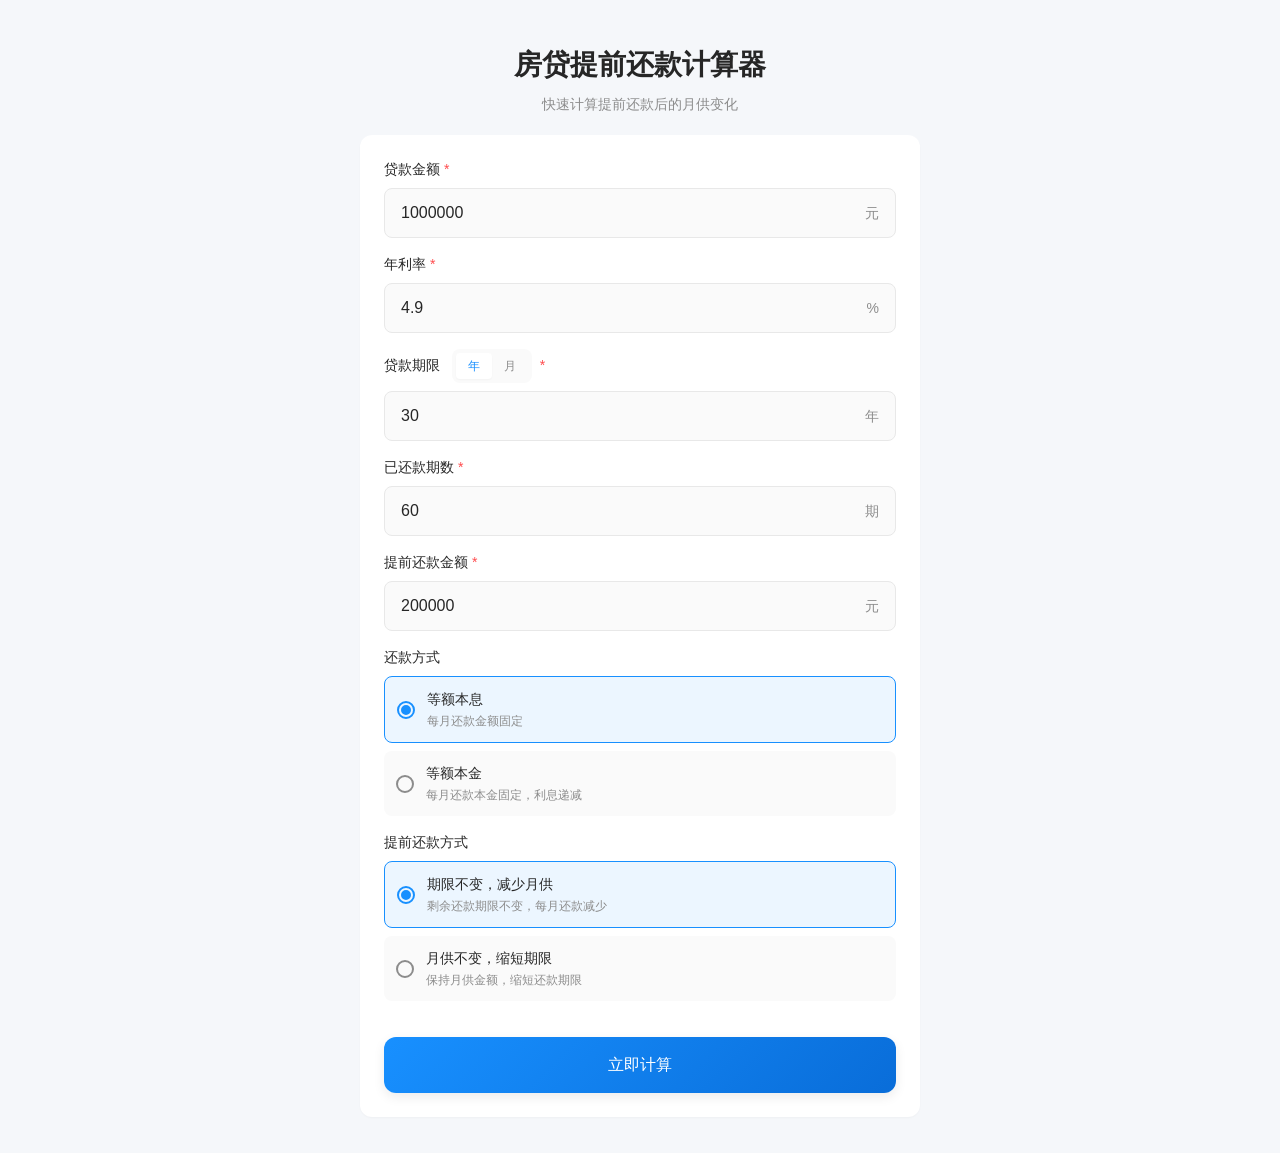
==== index.html @ 50e9fbd5 "init" ====
<!DOCTYPE html>
<html lang="zh-CN">
<head>
    <meta charset="UTF-8">
    <meta name="viewport" content="width=device-width, initial-scale=1.0, maximum-scale=1.0, user-scalable=no">
    <meta name="description" content="房贷提前还款计算器 - 帮您快速计算提前还款后的月供变化">
    <meta name="keywords" content="房贷计算器,提前还款,等额本息,等额本金">
    <title>房贷提前还款计算器</title>
    <!-- CSS -->
    <link rel="stylesheet" href="css/reset.css">
    <link rel="stylesheet" href="css/variables.css">
    <link rel="stylesheet" href="css/form.css">
    <link rel="stylesheet" href="css/result.css">
    <link rel="stylesheet" href="css/responsive.css">
</head>
<body>
    <div class="container">
        <!-- 头部 -->
        <header class="header">
            <h1 class="header-title">房贷提前还款计算器</h1>
            <p class="header-subtitle">快速计算提前还款后的月供变化</p>
        </header>

        <!-- 表单区域 -->
        <form id="calculatorForm" class="form-card">
            <!-- 贷款金额 -->
            <div class="form-group">
                <label class="form-label form-label-required" for="loanAmount">贷款金额</label>
                <div class="input-wrapper">
                    <input
                        type="number"
                        id="loanAmount"
                        name="loanAmount"
                        class="form-input"
                        placeholder="请输入贷款金额"
                        min="10000"
                        max="10000000"
                        step="10000"
                        value="1000000"
                        required
                    >
                    <span class="input-unit">元</span>
                </div>
                <p class="error-message" id="loanAmountError"></p>
            </div>

            <!-- 年利率 -->
            <div class="form-group">
                <label class="form-label form-label-required" for="interestRate">年利率</label>
                <div class="input-wrapper">
                    <input
                        type="number"
                        id="interestRate"
                        name="interestRate"
                        class="form-input"
                        placeholder="请输入年利率"
                        min="0.1"
                        max="20"
                        step="0.01"
                        value="4.9"
                        required
                    >
                    <span class="input-unit">%</span>
                </div>
                <p class="error-message" id="interestRateError"></p>
            </div>

            <!-- 贷款期限 -->
            <div class="form-group">
                <label class="form-label form-label-required">
                    贷款期限
                    <div class="toggle-group" id="termUnitToggle">
                        <button type="button" class="toggle-btn active" data-value="year">年</button>
                        <button type="button" class="toggle-btn" data-value="month">月</button>
                    </div>
                </label>
                <div class="input-wrapper">
                    <input
                        type="number"
                        id="loanTerm"
                        name="loanTerm"
                        class="form-input"
                        placeholder="请输入贷款期限"
                        min="1"
                        max="360"
                        step="1"
                        value="30"
                        required
                    >
                    <span class="input-unit" id="termUnitDisplay">年</span>
                </div>
                <p class="error-message" id="loanTermError"></p>
            </div>

            <!-- 已还款期数 -->
            <div class="form-group">
                <label class="form-label form-label-required" for="paidMonths">已还款期数</label>
                <div class="input-wrapper">
                    <input
                        type="number"
                        id="paidMonths"
                        name="paidMonths"
                        class="form-input"
                        placeholder="请输入已还款期数"
                        min="0"
                        step="1"
                        value="60"
                        required
                    >
                    <span class="input-unit">期</span>
                </div>
                <p class="error-message" id="paidMonthsError"></p>
            </div>

            <!-- 提前还款金额 -->
            <div class="form-group">
                <label class="form-label form-label-required" for="prepaymentAmount">提前还款金额</label>
                <div class="input-wrapper">
                    <input
                        type="number"
                        id="prepaymentAmount"
                        name="prepaymentAmount"
                        class="form-input"
                        placeholder="请输入提前还款金额"
                        min="10000"
                        step="10000"
                        value="200000"
                        required
                    >
                    <span class="input-unit">元</span>
                </div>
                <p class="error-message" id="prepaymentAmountError"></p>
            </div>

            <!-- 还款方式 -->
            <div class="form-group">
                <label class="form-label">还款方式</label>
                <div class="radio-group" id="repaymentTypeGroup">
                    <label class="radio-item selected" data-value="equal_payment">
                        <svg class="radio-icon" viewBox="0 0 18 18">
                            <circle class="outer" cx="9" cy="9" r="8"></circle>
                            <circle class="inner" cx="9" cy="9" r="4"></circle>
                        </svg>
                        <div>
                            <div class="radio-label">等额本息</div>
                            <div class="radio-desc">每月还款金额固定</div>
                        </div>
                    </label>
                    <label class="radio-item" data-value="equal_principal">
                        <svg class="radio-icon" viewBox="0 0 18 18">
                            <circle class="outer" cx="9" cy="9" r="8"></circle>
                            <circle class="inner" cx="9" cy="9" r="4"></circle>
                        </svg>
                        <div>
                            <div class="radio-label">等额本金</div>
                            <div class="radio-desc">每月还款本金固定，利息递减</div>
                        </div>
                    </label>
                </div>
                <input type="hidden" id="repaymentType" name="repaymentType" value="equal_payment">
            </div>

            <!-- 提前还款方式 -->
            <div class="form-group">
                <label class="form-label">提前还款方式</label>
                <div class="radio-group" id="prepaymentTypeGroup">
                    <label class="radio-item selected" data-value="reduce_payment">
                        <svg class="radio-icon" viewBox="0 0 18 18">
                            <circle class="outer" cx="9" cy="9" r="8"></circle>
                            <circle class="inner" cx="9" cy="9" r="4"></circle>
                        </svg>
                        <div>
                            <div class="radio-label">期限不变，减少月供</div>
                            <div class="radio-desc">剩余还款期限不变，每月还款减少</div>
                        </div>
                    </label>
                    <label class="radio-item" data-value="shorten_term">
                        <svg class="radio-icon" viewBox="0 0 18 18">
                            <circle class="outer" cx="9" cy="9" r="8"></circle>
                            <circle class="inner" cx="9" cy="9" r="4"></circle>
                        </svg>
                        <div>
                            <div class="radio-label">月供不变，缩短期限</div>
                            <div class="radio-desc">保持月供金额，缩短还款期限</div>
                        </div>
                    </label>
                </div>
                <input type="hidden" id="prepaymentType" name="prepaymentType" value="reduce_payment">
            </div>

            <!-- 提交按钮 -->
            <button type="submit" class="submit-btn">立即计算</button>
        </form>

        <!-- 结果区域 -->
        <div id="resultSection" class="result-section">
            <div id="resultContent"></div>
        </div>
    </div>

    <!-- JavaScript -->
    <script src="js/utils.js"></script>
    <script src="js/calculator.js"></script>
    <script src="js/form.js"></script>
    <script src="js/result.js"></script>
    <script src="js/app.js"></script>
</body>
</html>
---- css/variables.css ----
/* CSS Variables - 金融蓝色风格 */

:root {
    /* 主色调 - 金融蓝 */
    --primary-color: #1890ff;
    --primary-dark: #096dd9;
    --primary-light: #40a9ff;
    --primary-lighter: #69c0ff;
    --bg-gradient: linear-gradient(135deg, #1890ff 0%, #096dd9 100%);

    /* 功能色 */
    --success-color: #52c41a;
    --warning-color: #faad14;
    --error-color: #ff4d4f;
    --info-color: #1890ff;

    /* 文字颜色 */
    --text-primary: #262626;
    --text-secondary: #8c8c8c;
    --text-placeholder: #bfbfbf;
    --text-white: #ffffff;

    /* 背景色 */
    --bg-color: #f5f7fa;
    --bg-white: #ffffff;
    --bg-gray: #fafafa;

    /* 边框 */
    --border-color: #e8e8e8;
    --border-color-light: #f0f0f0;

    /* 阴影 */
    --shadow-sm: 0 1px 2px rgba(0, 0, 0, 0.03);
    --shadow-md: 0 4px 12px rgba(0, 0, 0, 0.08);
    --shadow-lg: 0 8px 24px rgba(24, 144, 255, 0.12);

    /* 圆角 */
    --radius-sm: 4px;
    --radius-md: 8px;
    --radius-lg: 12px;
    --radius-xl: 16px;

    /* 间距 */
    --spacing-xs: 4px;
    --spacing-sm: 8px;
    --spacing-md: 12px;
    --spacing-lg: 16px;
    --spacing-xl: 20px;
    --spacing-xxl: 24px;

    /* 动画 */
    --transition-fast: 0.15s ease;
    --transition-base: 0.3s ease;
}
---- css/form.css ----
/* Form Styles - 表单组件样式 */

/* 容器 */
.container {
    max-width: 480px;
    margin: 0 auto;
    padding: var(--spacing-lg);
    min-height: 100vh;
    background-color: var(--bg-color);
}

/* 头部 */
.header {
    text-align: center;
    padding: var(--spacing-xl) 0 var(--spacing-xxl);
}

.header-title {
    font-size: 1.5rem;
    font-weight: 600;
    color: var(--text-primary);
    margin-bottom: var(--spacing-sm);
}

.header-subtitle {
    font-size: 0.875rem;
    color: var(--text-secondary);
}

/* 表单卡片 */
.form-card {
    background: var(--bg-white);
    border-radius: var(--radius-lg);
    padding: var(--spacing-xl);
    box-shadow: var(--shadow-sm);
    margin-bottom: var(--spacing-lg);
}

/* 表单组 */
.form-group {
    margin-bottom: var(--spacing-lg);
}

.form-group:last-child {
    margin-bottom: 0;
}

.form-label {
    display: block;
    font-size: 0.875rem;
    font-weight: 500;
    color: var(--text-primary);
    margin-bottom: var(--spacing-sm);
}

.form-label-required::after {
    content: '*';
    color: var(--error-color);
    margin-left: var(--spacing-xs);
}

/* 输入框包装器 */
.input-wrapper {
    position: relative;
    display: flex;
    align-items: center;
    background: var(--bg-gray);
    border-radius: var(--radius-md);
    border: 1px solid var(--border-color);
    transition: all var(--transition-fast);
}

.input-wrapper:focus-within {
    border-color: var(--primary-color);
    box-shadow: 0 0 0 2px rgba(24, 144, 255, 0.1);
}

.input-wrapper.has-error {
    border-color: var(--error-color);
}

/* 输入框 */
.form-input {
    flex: 1;
    padding: var(--spacing-md) var(--spacing-lg);
    font-size: 1rem;
    background: transparent;
    border: none;
    color: var(--text-primary);
}

.form-input::placeholder {
    color: var(--text-placeholder);
}

/* 输入框单位 */
.input-unit {
    padding-right: var(--spacing-lg);
    font-size: 0.875rem;
    color: var(--text-secondary);
    white-space: nowrap;
}

/* 输入框操作按钮 */
.input-action {
    padding: var(--spacing-sm);
    color: var(--text-secondary);
    font-size: 0.875rem;
    transition: color var(--transition-fast);
}

.input-action:active {
    color: var(--primary-color);
}

/* 切换按钮组 */
.toggle-group {
    display: inline-flex;
    background: var(--bg-gray);
    border-radius: var(--radius-md);
    padding: var(--spacing-xs);
    margin-left: var(--spacing-sm);
}

.toggle-btn {
    padding: var(--spacing-xs) var(--spacing-md);
    font-size: 0.75rem;
    color: var(--text-secondary);
    border-radius: var(--radius-sm);
    transition: all var(--transition-fast);
}

.toggle-btn.active {
    background: var(--bg-white);
    color: var(--primary-color);
    box-shadow: var(--shadow-sm);
}

/* 单选按钮组 */
.radio-group {
    display: flex;
    flex-direction: column;
    gap: var(--spacing-sm);
}

.radio-item {
    display: flex;
    align-items: center;
    padding: var(--spacing-md);
    background: var(--bg-gray);
    border-radius: var(--radius-md);
    cursor: pointer;
    transition: all var(--transition-fast);
}

.radio-item:active {
    background: var(--border-color);
}

.radio-item.selected {
    background: rgba(24, 144, 255, 0.08);
    border: 1px solid var(--primary-color);
}

/* 单选框图标 */
.radio-icon {
    width: 18px;
    height: 18px;
    margin-right: var(--spacing-md);
    flex-shrink: 0;
}

.radio-icon circle {
    fill: none;
    stroke: var(--text-secondary);
    stroke-width: 2;
}

.radio-icon circle.inner {
    stroke: var(--primary-color);
    fill: var(--primary-color);
    opacity: 0;
}

.radio-item.selected .radio-icon circle.inner {
    opacity: 1;
}

.radio-item.selected .radio-icon circle.outer {
    stroke: var(--primary-color);
}

/* 单选标签 */
.radio-label {
    font-size: 0.875rem;
    color: var(--text-primary);
}

.radio-desc {
    font-size: 0.75rem;
    color: var(--text-secondary);
    margin-top: 2px;
}

/* 错误提示 */
.error-message {
    display: none;
    font-size: 0.75rem;
    color: var(--error-color);
    margin-top: var(--spacing-xs);
}

.input-wrapper.has-error + .error-message {
    display: block;
}

/* 提交按钮 */
.submit-btn {
    width: 100%;
    padding: var(--spacing-lg);
    font-size: 1rem;
    font-weight: 500;
    color: var(--text-white);
    background: var(--bg-gradient);
    border: none;
    border-radius: var(--radius-lg);
    box-shadow: var(--shadow-md);
    transition: all var(--transition-base);
    margin-top: var(--spacing-xl);
}

.submit-btn:hover {
    box-shadow: var(--shadow-lg);
    transform: translateY(-1px);
}

.submit-btn:active {
    transform: translateY(0);
}

.submit-btn:disabled {
    opacity: 0.6;
    cursor: not-allowed;
    transform: none;
}
---- css/result.css ----
/* Result Styles - 结果展示样式 */

/* 结果区域 */
.result-section {
    display: none;
    animation: slideUp 0.3s ease;
}

.result-section.show {
    display: block;
}

@keyframes slideUp {
    from {
        opacity: 0;
        transform: translateY(20px);
    }
    to {
        opacity: 1;
        transform: translateY(0);
    }
}

/* 结果卡片 */
.result-card {
    background: var(--bg-white);
    border-radius: var(--radius-lg);
    overflow: hidden;
    box-shadow: var(--shadow-md);
}

/* 结果头部（大数值展示） */
.result-header {
    padding: var(--spacing-xl);
    text-align: center;
    background: var(--bg-gradient);
    color: var(--text-white);
}

.result-header.original {
    background: linear-gradient(135deg, #8c8c8c 0%, #595959 100%);
}

.result-header.highlight {
    background: var(--bg-gradient);
}

.result-label {
    font-size: 0.875rem;
    opacity: 0.9;
    margin-bottom: var(--spacing-sm);
}

.result-value {
    font-size: 2rem;
    font-weight: 700;
    line-height: 1.2;
}

.result-value.original {
    font-size: 1.5rem;
}

.result-value.new {
    font-size: 2.25rem;
}

/* 差值展示 */
.result-divider {
    display: flex;
    flex-direction: column;
    align-items: center;
    padding: var(--spacing-lg);
    background: var(--bg-white);
    border-bottom: 1px solid var(--border-color-light);
}

.result-divider .arrow {
    font-size: 1.5rem;
    color: var(--success-color);
    margin-bottom: var(--spacing-xs);
}

.result-divider .savings {
    font-size: 1.125rem;
    font-weight: 600;
    color: var(--success-color);
}

.result-divider .savings small {
    font-size: 0.875rem;
    font-weight: 400;
    color: var(--text-secondary);
    margin-left: var(--spacing-xs);
}

/* 结果行 */
.result-body {
    padding: var(--spacing-lg) var(--spacing-xl);
}

.result-row {
    display: flex;
    justify-content: space-between;
    align-items: center;
    padding: var(--spacing-md) 0;
}

.result-row:not(:last-child) {
    border-bottom: 1px solid var(--border-color-light);
}

.result-row .label {
    font-size: 0.875rem;
    color: var(--text-secondary);
}

.result-row .value {
    font-size: 1rem;
    font-weight: 500;
    color: var(--text-primary);
}

.result-row .value.highlight {
    color: var(--primary-color);
    font-weight: 600;
}

.result-row .value.success {
    color: var(--success-color);
    font-weight: 600;
}

/* 节省标签 */
.save-badge {
    display: inline-flex;
    align-items: center;
    padding: 2px 8px;
    background: rgba(82, 196, 26, 0.1);
    border-radius: var(--radius-sm);
    font-size: 0.75rem;
    color: var(--success-color);
}

.save-badge::before {
    content: '↓';
    margin-right: 2px;
}

/* 详情按钮 */
.result-actions {
    padding: var(--spacing-lg) var(--spacing-xl);
    background: var(--bg-gray);
    display: flex;
    gap: var(--spacing-md);
}

.action-btn {
    flex: 1;
    padding: var(--spacing-md);
    font-size: 0.875rem;
    color: var(--primary-color);
    background: var(--bg-white);
    border: 1px solid var(--primary-color);
    border-radius: var(--radius-md);
    transition: all var(--transition-fast);
}

.action-btn:hover {
    background: rgba(24, 144, 255, 0.05);
}

.action-btn:active {
    background: rgba(24, 144, 255, 0.1);
}

/* 空状态 */
.result-empty {
    padding: var(--spacing-xxl);
    text-align: center;
    color: var(--text-secondary);
}

.result-empty-icon {
    font-size: 3rem;
    margin-bottom: var(--spacing-md);
    opacity: 0.3;
}
---- css/responsive.css ----
/* Responsive Styles - 响应式适配 */

/* PC端适配 */
@media (min-width: 768px) {
    .container {
        max-width: 600px;
        padding: var(--spacing-xl);
    }

    .header {
        padding: var(--spacing-xxl) 0 var(--spacing-xl);
    }

    .header-title {
        font-size: 1.75rem;
    }

    .form-card {
        padding: var(--spacing-xxl);
    }

    .result-value {
        font-size: 2.5rem;
    }

    .result-value.new {
        font-size: 2.75rem;
    }
}

/* 小屏幕适配 */
@media (max-width: 360px) {
    :root {
        --spacing-lg: 14px;
        --spacing-xl: 18px;
        --spacing-xxl: 20px;
    }

    .result-value {
        font-size: 1.75rem;
    }

    .result-value.new {
        font-size: 2rem;
    }
}

/* 横屏适配 */
@media (max-height: 600px) and (orientation: landscape) {
    .header {
        padding: var(--spacing-md) 0;
    }

    .header-title {
        font-size: 1.25rem;
    }

    .header-subtitle {
        display: none;
    }
}

/* 深色模式支持（可选） */
@media (prefers-color-scheme: dark) {
    /* 可根据需要添加深色模式样式 */
}
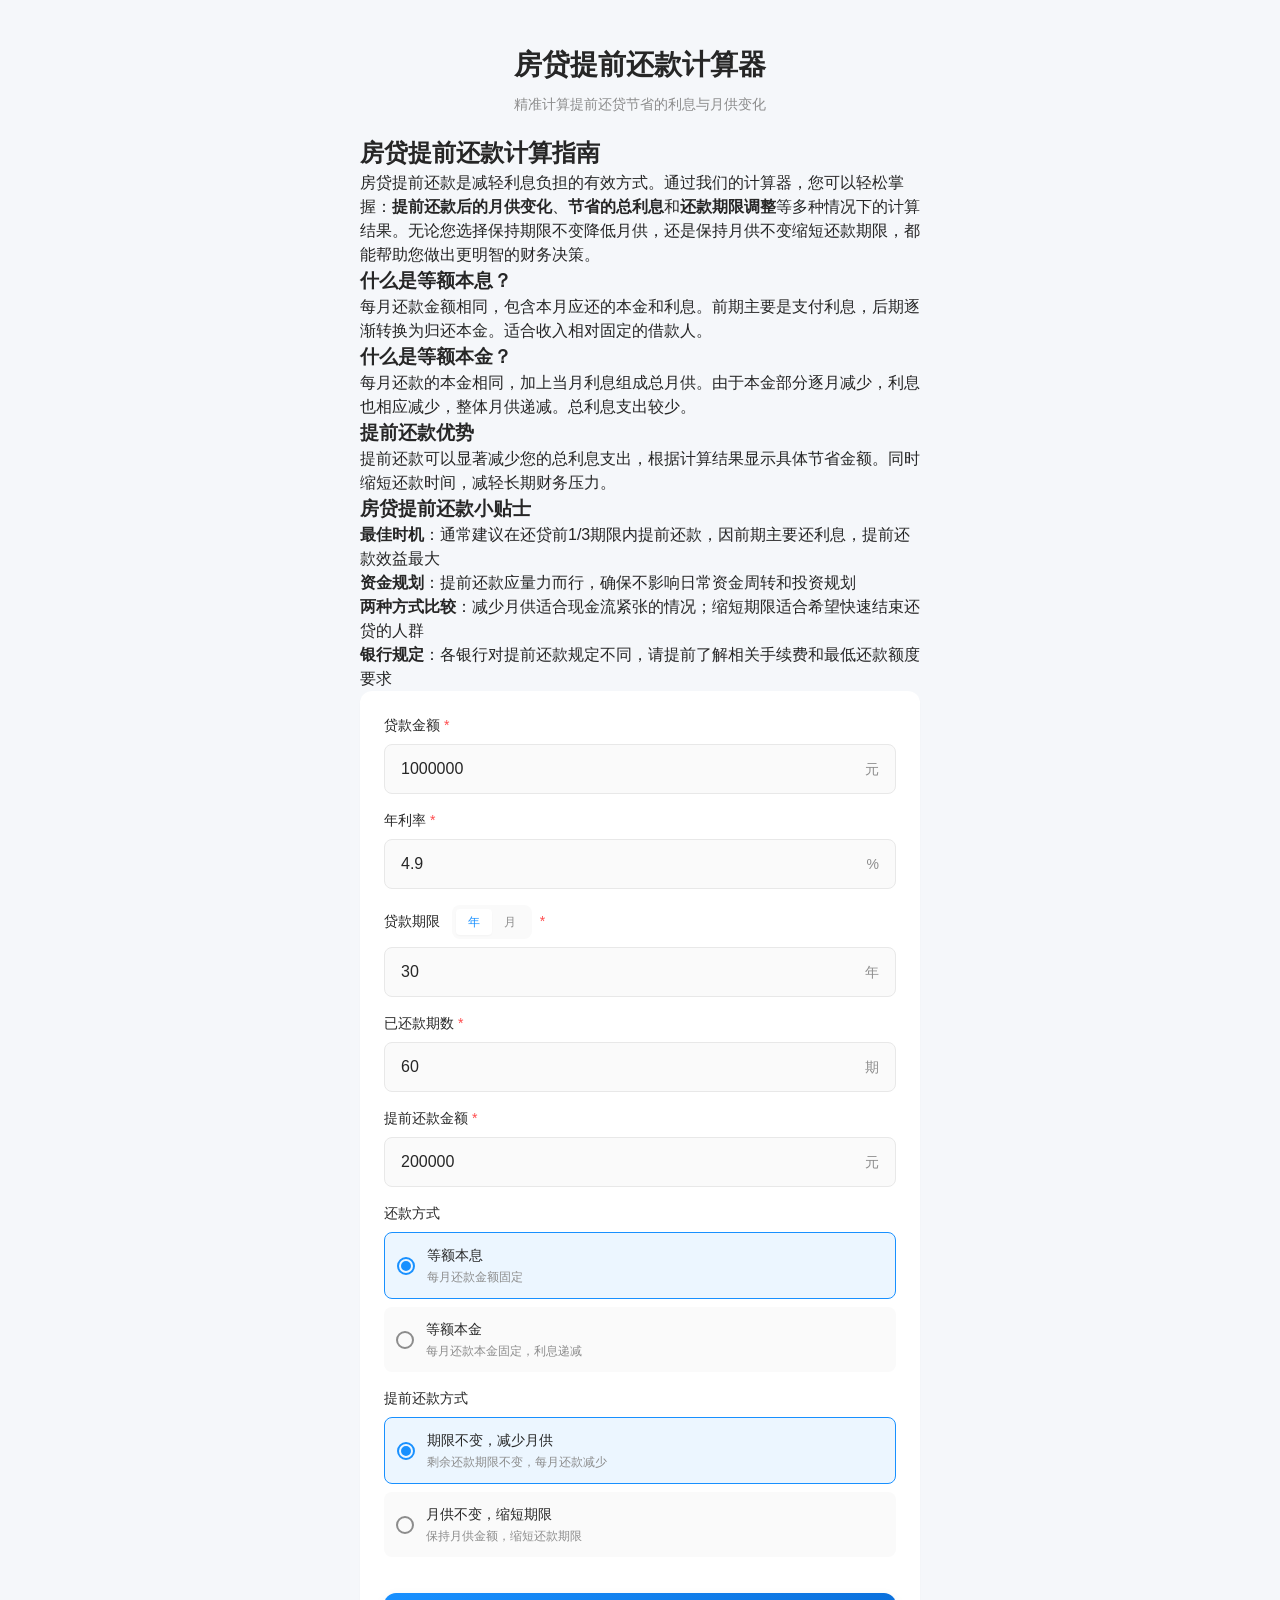
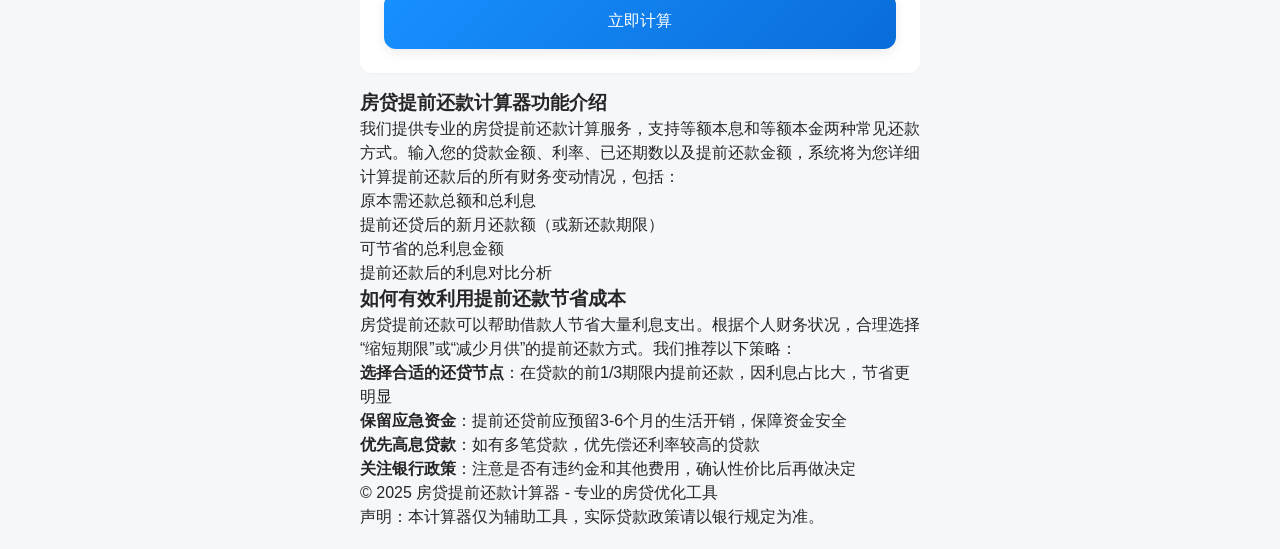
==== commit b7efdaa8: "update seo" ====
--- a/index.html
+++ b/index.html
@@ -3,26 +3,94 @@
 <head>
     <meta charset="UTF-8">
     <meta name="viewport" content="width=device-width, initial-scale=1.0, maximum-scale=1.0, user-scalable=no">
-    <meta name="description" content="房贷提前还款计算器 - 帮您快速计算提前还款后的月供变化">
-    <meta name="keywords" content="房贷计算器,提前还款,等额本息,等额本金">
-    <title>房贷提前还款计算器</title>
+    <meta name="description" content="专业房贷提前还款计算器 - 在线计算提前还贷后月供变化、节省利息及还款周期调整。支持等额本息和等额本金两种还款方式，帮您制定最优提前还款计划。">
+    <meta name="keywords" content="房贷计算器,提前还款计算器,等额本息,等额本金,提前还贷,房贷月供计算,利息节省计算,按揭贷款计算">
+    <meta name="author" content="房贷计算器工具">
+    <meta name="robots" content="index,follow">
+    <meta name="googlebot" content="index,follow">
+    <meta name="format-detection" content="telephone=no">
+    <meta http-equiv="X-UA-Compatible" content="IE=edge">
+    <meta property="og:title" content="房贷提前还款计算器 - 在线房贷优化工具">
+    <meta property="og:description" content="专业房贷提前还款计算器 - 在线计算提前还贷后月供变化、节省利息及还款周期调整。支持等额本息和等额本金两种还款方式，帮您制定最优提前还款计划。">
+    <meta property="og:type" content="website">
+    <meta property="og:url" content="https://yourdomain.com/mortgage-calculator">
+    <link rel="canonical" href="https://yourdomain.com/mortgage-calculator">
+    <script type="application/ld+json">
+    {
+        "@context": "http://schema.org",
+        "@type": "WebApplication",
+        "name": "房贷提前还款计算器",
+        "description": "专业的房贷提前还款计算器，支持等额本息和等额本金两种还款方式，帮助用户计算提前还贷后月供变化、节省利息及还款周期调整",
+        "applicationCategory": "FinanceApplication",
+        "operatingSystem": "Any",
+        "offers": {
+            "price": "0",
+            "priceCurrency": "CNY"
+        },
+        "author": {
+            "@type": "Organization",
+            "name": "房贷计算器工具"
+        },
+        "datePublished": "2025-01-01",
+        "dateModified": "2025-01-01"
+    }
+    </script>
+    <title>房贷提前还款计算器 - 免费房贷优化工具 | 节省利息计算</title>
     <!-- CSS -->
     <link rel="stylesheet" href="css/reset.css">
     <link rel="stylesheet" href="css/variables.css">
     <link rel="stylesheet" href="css/form.css">
     <link rel="stylesheet" href="css/result.css">
     <link rel="stylesheet" href="css/responsive.css">
+    <link rel="stylesheet" href="css/seo.css">
 </head>
 <body>
     <div class="container">
         <!-- 头部 -->
         <header class="header">
             <h1 class="header-title">房贷提前还款计算器</h1>
-            <p class="header-subtitle">快速计算提前还款后的月供变化</p>
+            <p class="header-subtitle">精准计算提前还贷节省的利息与月供变化</p>
         </header>
 
+        <!-- SEO说明区域 -->
+        <section class="seo-info">
+            <div class="info-container">
+                <h2>房贷提前还款计算指南</h2>
+                <p>房贷提前还款是减轻利息负担的有效方式。通过我们的计算器，您可以轻松掌握：<strong>提前还款后的月供变化</strong>、<strong>节省的总利息</strong>和<strong>还款期限调整</strong>等多种情况下的计算结果。无论您选择保持期限不变降低月供，还是保持月供不变缩短还款期限，都能帮助您做出更明智的财务决策。</p>
+                
+                <div class="info-grid">
+                    <div class="info-card">
+                        <h3>什么是等额本息？</h3>
+                        <p>每月还款金额相同，包含本月应还的本金和利息。前期主要是支付利息，后期逐渐转换为归还本金。适合收入相对固定的借款人。</p>
+                    </div>
+                    <div class="info-card">
+                        <h3>什么是等额本金？</h3>
+                        <p>每月还款的本金相同，加上当月利息组成总月供。由于本金部分逐月减少，利息也相应减少，整体月供递减。总利息支出较少。</p>
+                    </div>
+                    <div class="info-card">
+                        <h3>提前还款优势</h3>
+                        <p>提前还款可以显著减少您的总利息支出，根据计算结果显示具体节省金额。同时缩短还款时间，减轻长期财务压力。</p>
+                    </div>
+                </div>
+            </div>
+        </section>
+
+        <!-- 重要说明 -->
+        <section class="important-note">
+            <div class="info-container note-content">
+                <h3>房贷提前还款小贴士</h3>
+                <ul>
+                    <li><strong>最佳时机</strong>：通常建议在还贷前1/3期限内提前还款，因前期主要还利息，提前还款效益最大</li>
+                    <li><strong>资金规划</strong>：提前还款应量力而行，确保不影响日常资金周转和投资规划</li>
+                    <li><strong>两种方式比较</strong>：减少月供适合现金流紧张的情况；缩短期限适合希望快速结束还贷的人群</li>
+                    <li><strong>银行规定</strong>：各银行对提前还款规定不同，请提前了解相关手续费和最低还款额度要求</li>
+                </ul>
+            </div>
+        </section>
+
         <!-- 表单区域 -->
-        <form id="calculatorForm" class="form-card">
+        <form id="calculatorForm" class="form-card" itemscope itemtype="http://schema.org/WebCalculator">
+            <h2 itemprop="name" style="display: none;">房贷提前还款计算器</h2>
             <!-- 贷款金额 -->
             <div class="form-group">
                 <label class="form-label form-label-required" for="loanAmount">贷款金额</label>
@@ -32,6 +100,7 @@
                         id="loanAmount"
                         name="loanAmount"
                         class="form-input"
+                        itemprop="loanAmount"
                         placeholder="请输入贷款金额"
                         min="10000"
                         max="10000000"
@@ -53,6 +122,7 @@
                         id="interestRate"
                         name="interestRate"
                         class="form-input"
+                        itemprop="interestRate"
                         placeholder="请输入年利率"
                         min="0.1"
                         max="20"
@@ -80,6 +150,7 @@
                         id="loanTerm"
                         name="loanTerm"
                         class="form-input"
+                        itemprop="loanTerm"
                         placeholder="请输入贷款期限"
                         min="1"
                         max="360"
@@ -196,8 +267,37 @@
         <div id="resultSection" class="result-section">
             <div id="resultContent"></div>
         </div>
-    </div>
-
+
+        <!-- 底部相关信息 -->
+        <footer class="calculator-footer">
+            <div class="footer-content">
+                <div class="footer-section">
+                    <h3>房贷提前还款计算器功能介绍</h3>
+                    <p>我们提供专业的房贷提前还款计算服务，支持等额本息和等额本金两种常见还款方式。输入您的贷款金额、利率、已还期数以及提前还款金额，系统将为您详细计算提前还款后的所有财务变动情况，包括：</p>
+                    <ul>
+                        <li>原本需还款总额和总利息</li>
+                        <li>提前还贷后的新月还款额（或新还款期限）</li>
+                        <li>可节省的总利息金额</li>
+                        <li>提前还款后的利息对比分析</li>
+                    </ul>
+                </div>
+                <div class="footer-section">
+                    <h3>如何有效利用提前还款节省成本</h3>
+                    <p>房贷提前还款可以帮助借款人节省大量利息支出。根据个人财务状况，合理选择“缩短期限”或“减少月供”的提前还款方式。我们推荐以下策略：</p>
+                    <ol>
+                        <li><strong>选择合适的还贷节点</strong>：在贷款的前1/3期限内提前还款，因利息占比大，节省更明显</li>
+                        <li><strong>保留应急资金</strong>：提前还贷前应预留3-6个月的生活开销，保障资金安全</li>
+                        <li><strong>优先高息贷款</strong>：如有多笔贷款，优先偿还利率较高的贷款</li>
+                        <li><strong>关注银行政策</strong>：注意是否有违约金和其他费用，确认性价比后再做决定</li>
+                    </ol>
+                </div>
+            </div>
+            <div class="copyright">
+                <p>&copy; 2025 房贷提前还款计算器 - 专业的房贷优化工具</p>
+                <p>声明：本计算器仅为辅助工具，实际贷款政策请以银行规定为准。</p>
+            </div>
+        </footer>
+    
     <!-- JavaScript -->
     <script src="js/utils.js"></script>
     <script src="js/calculator.js"></script>
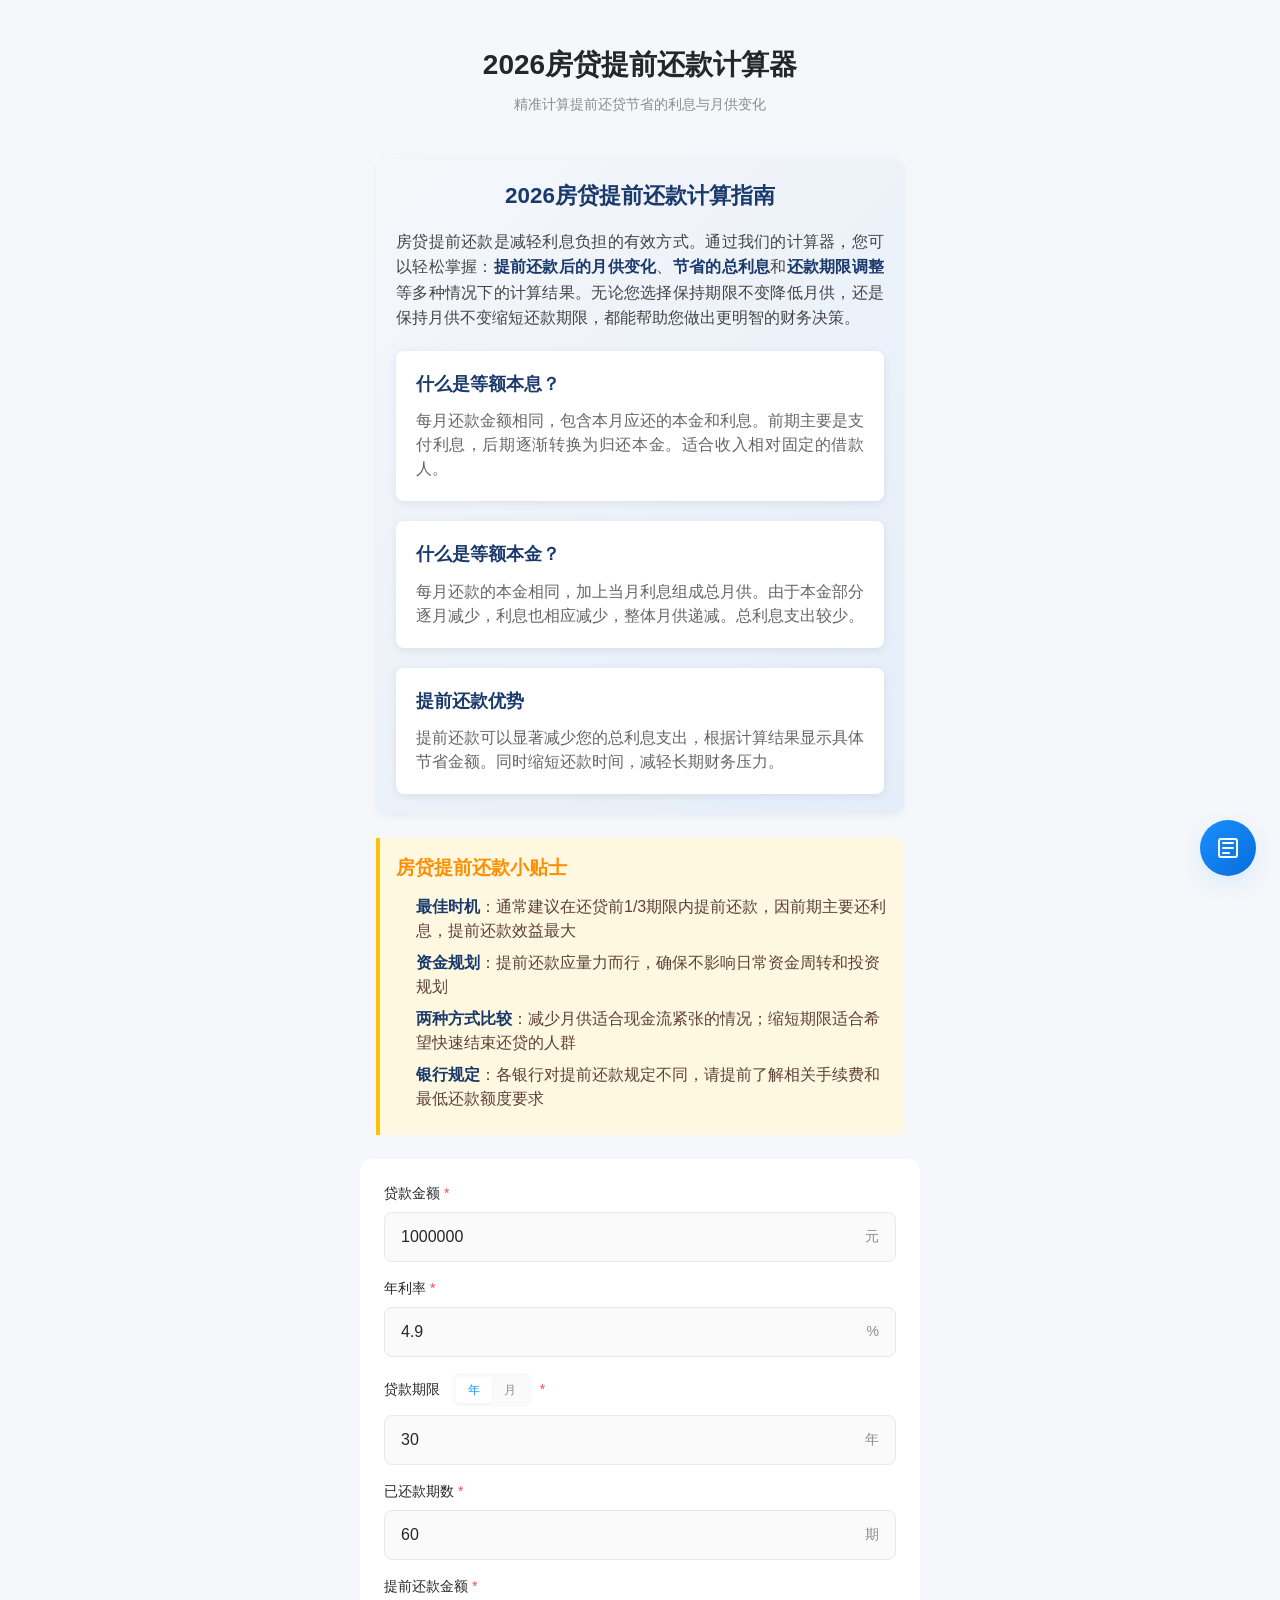
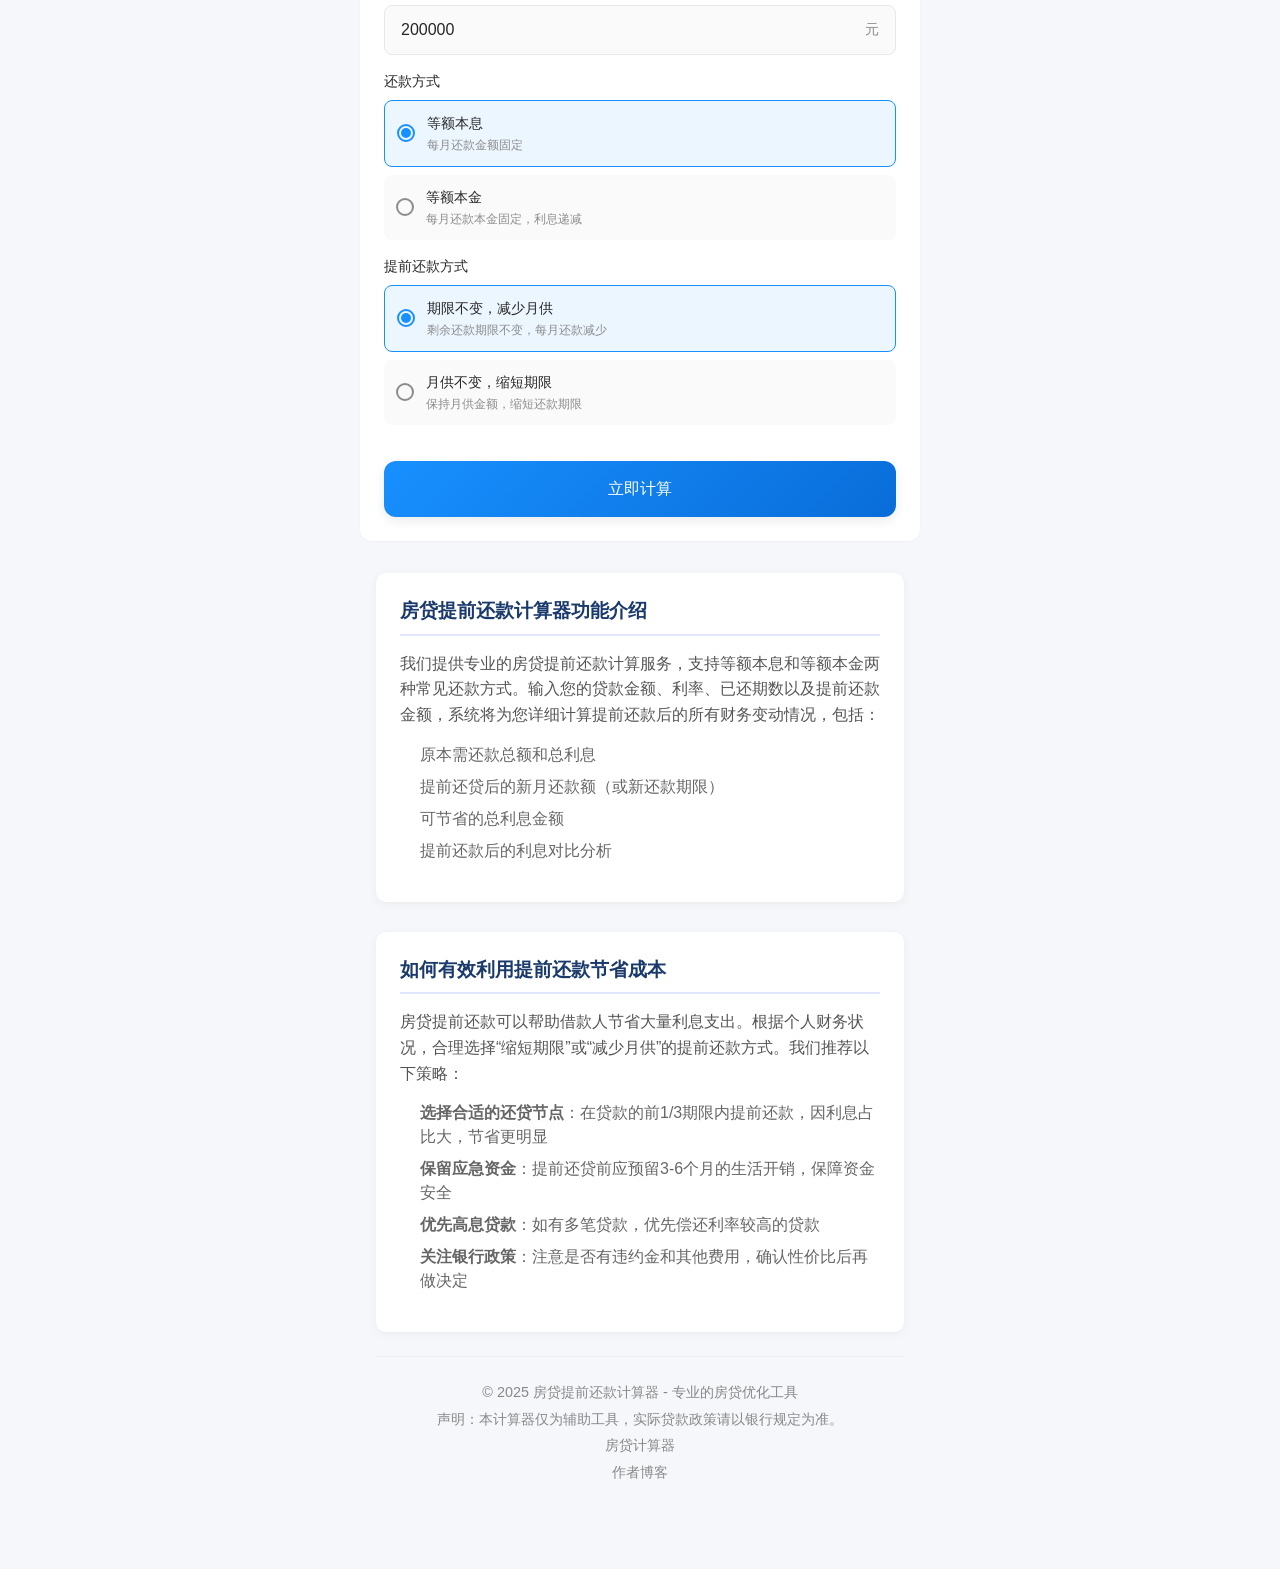
==== commit 27a7e467: "调整" ====
--- a/index.html
+++ b/index.html
@@ -48,14 +48,14 @@
     <div class="container">
         <!-- 头部 -->
         <header class="header">
-            <h1 class="header-title">房贷提前还款计算器</h1>
+            <h1 class="header-title">2026房贷提前还款计算器</h1>
             <p class="header-subtitle">精准计算提前还贷节省的利息与月供变化</p>
         </header>
 
         <!-- SEO说明区域 -->
         <section class="seo-info">
             <div class="info-container">
-                <h2>房贷提前还款计算指南</h2>
+                <h2>2026房贷提前还款计算指南</h2>
                 <p>房贷提前还款是减轻利息负担的有效方式。通过我们的计算器，您可以轻松掌握：<strong>提前还款后的月供变化</strong>、<strong>节省的总利息</strong>和<strong>还款期限调整</strong>等多种情况下的计算结果。无论您选择保持期限不变降低月供，还是保持月供不变缩短还款期限，都能帮助您做出更明智的财务决策。</p>
                 
                 <div class="info-grid">
@@ -295,9 +295,21 @@
             <div class="copyright">
                 <p>&copy; 2025 房贷提前还款计算器 - 专业的房贷优化工具</p>
                 <p>声明：本计算器仅为辅助工具，实际贷款政策请以银行规定为准。</p>
+                <p><a href="https://fd2.gdman.top" target="_blank" rel="noopener noreferrer">房贷计算器</a></p>
+                <p><a href="https://blog.gzsoon.com" target="_blank" rel="noopener noreferrer">作者博客</a></p>
             </div>
         </footer>
     
+    <!-- 浮动博客链接按钮 -->
+    <a href="https://fd2.gdman.top" target="_blank" rel="noopener noreferrer" class="floating-blog-btn" title="房贷计算器">
+        <svg width="24" height="24" viewBox="0 0 24 24" fill="none" xmlns="http://www.w3.org/2000/svg">
+            <path d="M19 3H5C3.9 3 3 3.9 3 5V19C3 20.1 3.9 21 5 21H19C20.1 21 21 20.1 21 19V5C21 3.9 20.1 3 19 3Z" stroke="currentColor" stroke-width="2" stroke-linecap="round" stroke-linejoin="round"/>
+            <path d="M7 7H17" stroke="currentColor" stroke-width="2" stroke-linecap="round"/>
+            <path d="M7 12H17" stroke="currentColor" stroke-width="2" stroke-linecap="round"/>
+            <path d="M7 17H13" stroke="currentColor" stroke-width="2" stroke-linecap="round"/>
+        </svg>
+    </a>
+
     <!-- JavaScript -->
     <script src="js/utils.js"></script>
     <script src="js/calculator.js"></script>
--- a/css/responsive.css
+++ b/css/responsive.css
@@ -64,3 +64,50 @@
 @media (prefers-color-scheme: dark) {
     /* 可根据需要添加深色模式样式 */
 }
+
+/* 浮动博客按钮 */
+.floating-blog-btn {
+    position: fixed;
+    bottom: 24px;
+    right: 24px;
+    width: 56px;
+    height: 56px;
+    background: var(--bg-gradient);
+    border-radius: 50%;
+    display: flex;
+    align-items: center;
+    justify-content: center;
+    color: white;
+    text-decoration: none;
+    box-shadow: var(--shadow-lg);
+    transition: all var(--transition-base);
+    z-index: 1000;
+}
+
+.floating-blog-btn:hover {
+    transform: translateY(-4px);
+    box-shadow: 0 12px 32px rgba(24, 144, 255, 0.24);
+}
+
+.floating-blog-btn:active {
+    transform: translateY(-2px);
+}
+
+.floating-blog-btn svg {
+    width: 24px;
+    height: 24px;
+}
+
+@media (max-width: 768px) {
+    .floating-blog-btn {
+        bottom: 16px;
+        right: 16px;
+        width: 48px;
+        height: 48px;
+    }
+    
+    .floating-blog-btn svg {
+        width: 20px;
+        height: 20px;
+    }
+}
--- a/css/seo.css
+++ b/css/seo.css
@@ -0,0 +1,160 @@
+/* SEO增强和文本信息区域样式 */
+
+.seo-info {
+    margin: 24px 16px;
+    padding: 20px;
+    background: linear-gradient(135deg, #f5f7fa 0%, #e4edf9 100%);
+    border-radius: 12px;
+    box-shadow: 0 2px 10px rgba(0, 0, 0, 0.05);
+}
+
+.info-container h2 {
+    color: #1a3a6c;
+    font-size: 1.4em;
+    margin: 0 0 16px 0;
+    font-weight: 600;
+    text-align: center;
+}
+
+.info-container p {
+    color: #444;
+    line-height: 1.6;
+    margin: 0 0 20px 0;
+    text-align: justify;
+}
+
+.info-container strong {
+    color: #1a3a6c;
+    font-weight: 600;
+}
+
+.info-grid {
+    display: grid;
+    grid-template-columns: repeat(auto-fit, minmax(300px, 1fr));
+    gap: 20px;
+    margin-top: 20px;
+}
+
+.info-card {
+    background: white;
+    padding: 20px;
+    border-radius: 8px;
+    box-shadow: 0 2px 8px rgba(0, 0, 0, 0.08);
+    transition: transform 0.3s ease;
+}
+
+.info-card:hover {
+    transform: translateY(-2px);
+}
+
+.info-card h3 {
+    color: #1a3a6c;
+    font-size: 1.1em;
+    margin: 0 0 12px 0;
+    font-weight: 600;
+}
+
+.info-card p {
+    margin: 0;
+    color: #666;
+    line-height: 1.5;
+}
+
+.important-note {
+    margin: 16px 16px 24px 16px;
+    padding: 16px;
+    background: #fff8e1;
+    border-left: 4px solid #ffc107;
+    border-radius: 0 8px 8px 0;
+}
+
+.note-content h3 {
+    color: #ff8f00;
+    font-size: 1.2em;
+    margin: 0 0 12px 0;
+    font-weight: 600;
+}
+
+.note-content ul {
+    margin: 0;
+    padding-left: 20px;
+    color: #5d4037;
+}
+
+.note-content li {
+    margin-bottom: 8px;
+    line-height: 1.5;
+}
+
+.calculator-footer {
+    margin-top: 32px;
+    padding: 0 16px 40px 16px;
+}
+
+.footer-content {
+    display: grid;
+    grid-template-columns: repeat(auto-fit, minmax(300px, 1fr));
+    gap: 30px;
+    margin-bottom: 24px;
+}
+
+.footer-section {
+    background: white;
+    padding: 24px;
+    border-radius: 10px;
+    box-shadow: 0 2px 10px rgba(0, 0, 0, 0.05);
+}
+
+.footer-section h3 {
+    color: #1a3a6c;
+    font-size: 1.2em;
+    margin: 0 0 15px 0;
+    font-weight: 600;
+    border-bottom: 2px solid #e0e7ff;
+    padding-bottom: 8px;
+}
+
+.footer-section p {
+    color: #555;
+    line-height: 1.6;
+    margin: 0 0 15px 0;
+}
+
+.footer-section ul,
+.footer-section ol {
+    margin: 15px 0;
+    padding-left: 20px;
+}
+
+.footer-section li {
+    margin-bottom: 8px;
+    line-height: 1.5;
+    color: #666;
+}
+
+.copyright {
+    text-align: center;
+    padding: 20px 0;
+    border-top: 1px solid #eee;
+    color: #888;
+    font-size: 0.9em;
+}
+
+.copyright p {
+    margin: 5px 0;
+}
+
+/* 响应式设计 */
+@media (max-width: 768px) {
+    .info-grid {
+        grid-template-columns: 1fr;
+    }
+
+    .info-container h2 {
+        font-size: 1.2em;
+    }
+
+    .footer-content {
+        grid-template-columns: 1fr;
+    }
+}
